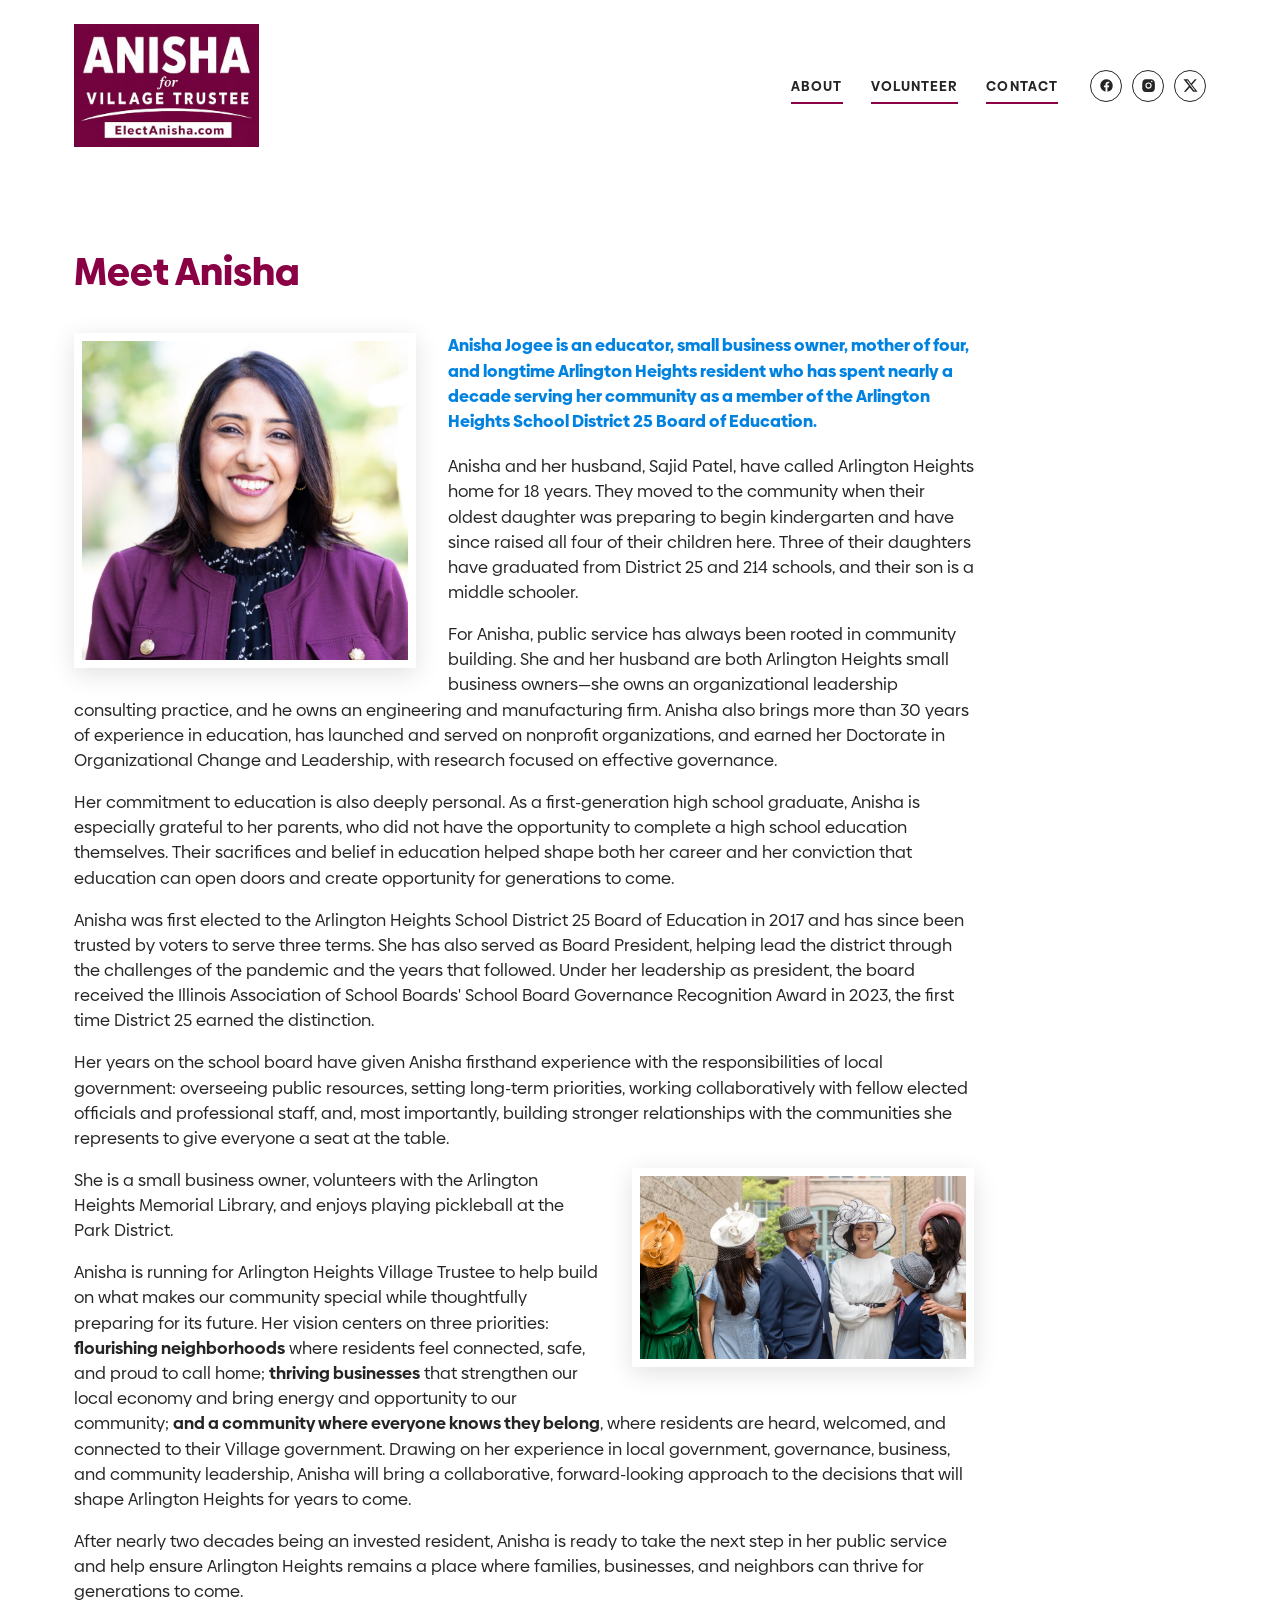
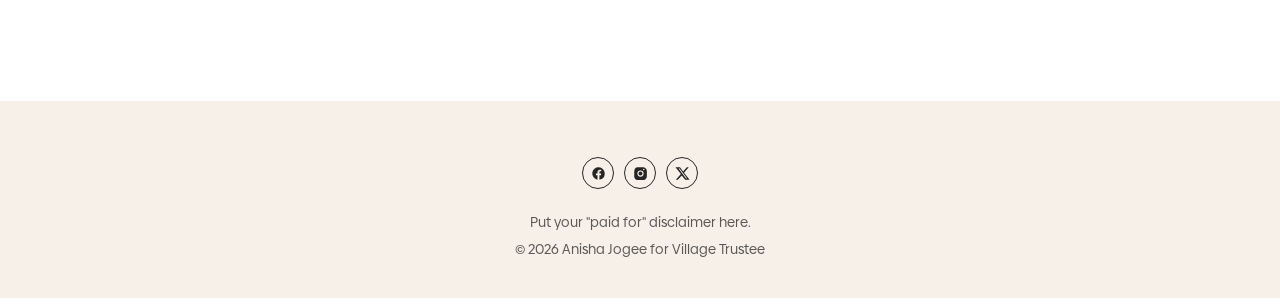
==== about.html @ 83360c0e "Static rebuild of ElectAnisha.com for GitHub Pages Cloned from the designedtorun.com preview (home, " ====
<!doctype html>
<html lang="en">
<head>
<meta charset="utf-8">
<meta name="viewport" content="width=device-width, initial-scale=1">
<title>About — ElectAnisha.com</title>
<meta name="description" content="Meet Anisha Jogee, candidate for Arlington Heights Village Trustee.">
<link rel="stylesheet" href="assets/css/style.css">
</head>
<body>

<header class="theme-white">
  <div class="topbar">
    <a class="topbar__logo" href="index.html"><img src="assets/img/logo.png" alt="Anisha for Village Trustee — ElectAnisha.com"></a>
    <div class="topbar__right">
      <nav><ul class="nav">
        <li><a href="about.html">About</a></li>
        <li><a href="volunteer.html">Volunteer</a></li>
        <li><a href="contact.html">Contact</a></li>
      </ul></nav>
      <div class="socials">
        <a href="https://www.facebook.com/ElectAnisha" target="_blank" rel="noopener" aria-label="Facebook"><svg viewBox="0 0 24 24"><path d="M22 12a10 10 0 1 0-11.6 9.9v-7H7.9V12h2.5V9.8c0-2.5 1.5-3.9 3.8-3.9 1.1 0 2.2.2 2.2.2v2.4h-1.3c-1.2 0-1.6.8-1.6 1.6V12h2.8l-.4 2.9h-2.4v7A10 10 0 0 0 22 12z"/></svg></a>
        <a href="https://www.instagram.com/dr.anishajogee" target="_blank" rel="noopener" aria-label="Instagram"><svg viewBox="0 0 24 24"><path d="M12 2c2.7 0 3.1 0 4.1.1 1.1 0 1.8.2 2.5.5.7.3 1.2.6 1.8 1.2.6.6.9 1.1 1.2 1.8.3.7.4 1.4.5 2.5.1 1 .1 1.4.1 4.1s0 3.1-.1 4.1c0 1.1-.2 1.8-.5 2.5-.3.7-.6 1.2-1.2 1.8-.6.6-1.1.9-1.8 1.2-.7.3-1.4.4-2.5.5-1 .1-1.4.1-4.1.1s-3.1 0-4.1-.1c-1.1 0-1.8-.2-2.5-.5-.7-.3-1.2-.6-1.8-1.2-.6-.6-.9-1.1-1.2-1.8-.3-.7-.4-1.4-.5-2.5C2 15.1 2 14.7 2 12s0-3.1.1-4.1c0-1.1.2-1.8.5-2.5.3-.7.6-1.2 1.2-1.8.6-.6 1.1-.9 1.8-1.2.7-.3 1.4-.4 2.5-.5C8.9 2 9.3 2 12 2zm0 5a5 5 0 1 0 0 10 5 5 0 0 0 0-10zm0 8.2a3.2 3.2 0 1 1 0-6.4 3.2 3.2 0 0 1 0 6.4zm5.2-8.4a1.2 1.2 0 1 0 0-2.4 1.2 1.2 0 0 0 0 2.4z"/></svg></a>
        <a href="https://x.com/DrAnishaJogee" target="_blank" rel="noopener" aria-label="X (Twitter)"><svg viewBox="0 0 24 24"><path d="M18.9 2H22l-7.6 8.7L23.3 22h-7l-5.5-7-6.3 7H1.3l8.1-9.3L.8 2h7.2l5 6.6L18.9 2zm-1.2 18h1.7L7.4 4h-1.8l12.1 16z"/></svg></a>
      </div>
    </div>
  </div>
</header>

<section class="section theme-white about-block">
  <div class="wrap">
    <h2>Meet Anisha</h2>
    <div class="about-body">
      <img class="about-figure" src="assets/img/about-1.jpg" alt="Anisha Jogee portrait">
      <p class="about-lede">Anisha Jogee is an educator, small business owner, mother of four, and longtime Arlington Heights resident who has spent nearly a decade serving her community as a member of the Arlington Heights School District 25 Board of Education.</p>
      <p>Anisha and her husband, Sajid Patel, have called Arlington Heights home for 18 years. They moved to the community when their oldest daughter was preparing to begin kindergarten and have since raised all four of their children here. Three of their daughters have graduated from District 25 and 214 schools, and their son is a middle schooler.</p>
      <p>For Anisha, public service has always been rooted in community building. She and her husband are both Arlington Heights small business owners—she owns an organizational leadership consulting practice, and he owns an engineering and manufacturing firm. Anisha also brings more than 30 years of experience in education, has launched and served on nonprofit organizations, and earned her Doctorate in Organizational Change and Leadership, with research focused on effective governance.</p>
      <p>Her commitment to education is also deeply personal. As a first-generation high school graduate, Anisha is especially grateful to her parents, who did not have the opportunity to complete a high school education themselves. Their sacrifices and belief in education helped shape both her career and her conviction that education can open doors and create opportunity for generations to come.</p>
      <p>Anisha was first elected to the Arlington Heights School District 25 Board of Education in 2017 and has since been trusted by voters to serve three terms. She has also served as Board President, helping lead the district through the challenges of the pandemic and the years that followed. Under her leadership as president, the board received the Illinois Association of School Boards' School Board Governance Recognition Award in 2023, the first time District 25 earned the distinction.</p>
      <p>Her years on the school board have given Anisha firsthand experience with the responsibilities of local government: overseeing public resources, setting long-term priorities, working collaboratively with fellow elected officials and professional staff, and, most importantly, building stronger relationships with the communities she represents to give everyone a seat at the table.</p>
      <img class="about-figure right" src="assets/img/about-2.png" alt="Anisha Jogee with community members">
      <p>She is a small business owner, volunteers with the Arlington Heights Memorial Library, and enjoys playing pickleball at the Park District.</p>
      <p>Anisha is running for Arlington Heights Village Trustee to help build on what makes our community special while thoughtfully preparing for its future. Her vision centers on three priorities: <strong>flourishing neighborhoods</strong> where residents feel connected, safe, and proud to call home; <strong>thriving businesses</strong> that strengthen our local economy and bring energy and opportunity to our community; <strong>and a community where everyone knows they belong</strong>, where residents are heard, welcomed, and connected to their Village government. Drawing on her experience in local government, governance, business, and community leadership, Anisha will bring a collaborative, forward-looking approach to the decisions that will shape Arlington Heights for years to come.</p>
      <p>After nearly two decades being an invested resident, Anisha is ready to take the next step in her public service and help ensure Arlington Heights remains a place where families, businesses, and neighbors can thrive for generations to come.</p>
    </div>
  </div>
</section>

<footer class="site-footer theme-cream">
  <div class="wrap">
    <div class="socials">
      <a href="https://www.facebook.com/ElectAnisha" target="_blank" rel="noopener" aria-label="Facebook"><svg viewBox="0 0 24 24"><path d="M22 12a10 10 0 1 0-11.6 9.9v-7H7.9V12h2.5V9.8c0-2.5 1.5-3.9 3.8-3.9 1.1 0 2.2.2 2.2.2v2.4h-1.3c-1.2 0-1.6.8-1.6 1.6V12h2.8l-.4 2.9h-2.4v7A10 10 0 0 0 22 12z"/></svg></a>
      <a href="https://www.instagram.com/dr.anishajogee" target="_blank" rel="noopener" aria-label="Instagram"><svg viewBox="0 0 24 24"><path d="M12 2c2.7 0 3.1 0 4.1.1 1.1 0 1.8.2 2.5.5.7.3 1.2.6 1.8 1.2.6.6.9 1.1 1.2 1.8.3.7.4 1.4.5 2.5.1 1 .1 1.4.1 4.1s0 3.1-.1 4.1c0 1.1-.2 1.8-.5 2.5-.3.7-.6 1.2-1.2 1.8-.6.6-1.1.9-1.8 1.2-.7.3-1.4.4-2.5.5-1 .1-1.4.1-4.1.1s-3.1 0-4.1-.1c-1.1 0-1.8-.2-2.5-.5-.7-.3-1.2-.6-1.8-1.2-.6-.6-.9-1.1-1.2-1.8-.3-.7-.4-1.4-.5-2.5C2 15.1 2 14.7 2 12s0-3.1.1-4.1c0-1.1.2-1.8.5-2.5.3-.7.6-1.2 1.2-1.8.6-.6 1.1-.9 1.8-1.2.7-.3 1.4-.4 2.5-.5C8.9 2 9.3 2 12 2zm0 5a5 5 0 1 0 0 10 5 5 0 0 0 0-10zm0 8.2a3.2 3.2 0 1 1 0-6.4 3.2 3.2 0 0 1 0 6.4zm5.2-8.4a1.2 1.2 0 1 0 0-2.4 1.2 1.2 0 0 0 0 2.4z"/></svg></a>
      <a href="https://x.com/DrAnishaJogee" target="_blank" rel="noopener" aria-label="X (Twitter)"><svg viewBox="0 0 24 24"><path d="M18.9 2H22l-7.6 8.7L23.3 22h-7l-5.5-7-6.3 7H1.3l8.1-9.3L.8 2h7.2l5 6.6L18.9 2zm-1.2 18h1.7L7.4 4h-1.8l12.1 16z"/></svg></a>
    </div>
    <p>Put your "paid for" disclaimer here.</p>
    <p>&copy; <span id="year"></span> Anisha Jogee for Village Trustee</p>
  </div>
</footer>
<script>document.getElementById('year').textContent = new Date().getFullYear();</script>
</body>
</html>
---- assets/css/style.css ----
/* ElectAnisha.com — static rebuild */

@font-face {
  font-family: "Biennale";
  src: url("../fonts/Biennale-Regular.woff2") format("woff2");
  font-weight: 400;
  font-display: swap;
}
@font-face {
  font-family: "Biennale";
  src: url("../fonts/Biennale-Bold.woff2") format("woff2");
  font-weight: 700;
  font-display: swap;
}
@font-face {
  font-family: "Biennale";
  src: url("../fonts/Biennale-Black.woff2") format("woff2");
  font-weight: 900;
  font-display: swap;
}

:root {
  --maroon: #8a0045;
  --maroon-light: #ff7bbe;
  --cream: #f6f0e8;
  --charcoal: #252525;
  --blue: #bee0ff;
  --blue-deep: #0082e1;
  --gold: #c6a15b;
  --white: #ffffff;
  --ink: #252525;
  --max-width: 1180px;
  --font: "Biennale", system-ui, -apple-system, "Segoe UI", Roboto, "Helvetica Neue", Arial, sans-serif;
}

* { box-sizing: border-box; }
html { scroll-behavior: smooth; }
body {
  margin: 0;
  font-family: var(--font);
  color: var(--ink);
  background: var(--white);
  line-height: 1.5;
  font-weight: 500;
}
img { max-width: 100%; display: block; }
a { color: inherit; }
h1, h2, h3, h4, h5, h6 { font-weight: 900; margin: 0 0 0.4em; line-height: 1.1; }
p { margin: 0 0 1em; }
.wrap { max-width: var(--max-width); margin: 0 auto; padding: 0 24px; }

/* ---- Topbar ---- */
.topbar {
  display: flex;
  align-items: center;
  justify-content: space-between;
  gap: 24px;
  max-width: var(--max-width);
  margin: 0 auto;
  padding: 24px;
  flex-wrap: wrap;
}
.topbar__logo img { width: 185px; }
.topbar__right { display: flex; align-items: center; gap: 32px; flex-wrap: wrap; }
.nav { display: flex; gap: 28px; list-style: none; margin: 0; padding: 0; }
.nav a {
  text-decoration: none;
  font-weight: 700;
  font-size: 0.85rem;
  letter-spacing: 0.08em;
  text-transform: uppercase;
  padding-bottom: 6px;
  border-bottom: 2px solid var(--maroon);
}
.socials { display: flex; gap: 10px; }
.socials a {
  width: 32px; height: 32px;
  border: 1px solid currentColor;
  border-radius: 50%;
  display: flex; align-items: center; justify-content: center;
}
.socials svg { width: 15px; height: 15px; fill: currentColor; }

/* section color themes */
.theme-cream { background: var(--cream); color: var(--ink); }
.theme-white { background: var(--white); color: var(--ink); }
.theme-blue  { background: var(--blue); color: var(--ink); }
.theme-charcoal { background: var(--charcoal); color: var(--white); }
.theme-maroon { background: var(--maroon); color: var(--white); }
.theme-charcoal .nav a, .theme-maroon .nav a { border-bottom-color: var(--gold); }

/* ---- Hero (home) ---- */
.hero {
  display: grid;
  grid-template-columns: 1fr 1fr;
  align-items: stretch;
  min-height: 640px;
}
.hero__content {
  display: flex;
  flex-direction: column;
  justify-content: center;
  padding: 48px 24px 48px calc((100vw - var(--max-width)) / 2 + 24px);
  max-width: 620px;
}
.hero__eyebrow {
  text-transform: uppercase;
  font-weight: 900;
  letter-spacing: 0.08em;
  font-size: 0.85rem;
  margin-bottom: 14px;
}
.hero__headline {
  color: var(--maroon);
  font-size: clamp(2.2rem, 4vw, 3.2rem);
  margin-bottom: 28px;
}
.hero__image { position: relative; overflow: hidden; }
.hero__image img { width: 100%; height: 100%; object-fit: cover; }

.signup-card {
  background: var(--white);
  border: 2px solid var(--maroon);
  padding: 24px;
  max-width: 460px;
}
.signup-card p { margin-bottom: 16px; font-weight: 700; }
.btn {
  display: inline-flex;
  align-items: center;
  gap: 8px;
  background: var(--blue);
  color: var(--ink);
  font-weight: 900;
  text-transform: uppercase;
  letter-spacing: 0.06em;
  font-size: 0.85rem;
  text-decoration: none;
  padding: 14px 26px;
  border: none;
  cursor: pointer;
}
.btn--maroon { background: var(--maroon); color: var(--white); }
.btn--underline { background: none; padding: 0 0 4px; border-bottom: 2px solid currentColor; color: var(--maroon); }
.theme-charcoal .btn--underline, .theme-blue .btn--underline { color: inherit; }

/* ---- Generic section ---- */
.section { padding: 80px 0; }
.section--tight { padding: 56px 0; }

/* ---- Home intro (video + text) ---- */
.intro {
  display: grid;
  grid-template-columns: 1fr 1fr;
  gap: 56px;
  align-items: center;
}
.intro__video { max-width: 320px; margin: 0 auto; width: 100%; }
.intro__video > div { border: 6px solid var(--cream); }
.intro h2 { font-size: clamp(1.6rem, 3vw, 2.2rem); }

/* ---- About page ---- */
.about-block h2 { color: var(--maroon); font-size: clamp(1.8rem, 3vw, 2.6rem); margin-bottom: 40px; }
.about-figure {
  float: left;
  width: 38%;
  margin: 0 32px 24px 0;
  border: 8px solid var(--white);
  box-shadow: 0 6px 24px rgba(0,0,0,0.12);
}
.about-figure.right { float: right; margin: 0 0 24px 32px; }
.about-lede {
  color: var(--blue-deep);
  font-size: clamp(1.2rem, 2vw, 1.5rem);
  font-weight: 900;
  margin-bottom: 20px;
}
.about-body { max-width: 900px; }
.about-body::after { content: ""; display: block; clear: both; }
.about-body p { font-size: 1.05rem; }
.about-body strong { color: inherit; }

/* ---- Volunteer CTA split ---- */
.cta-split {
  display: grid;
  grid-template-columns: 1fr 1fr;
  align-items: stretch;
  min-height: 560px;
}
.cta-split__content {
  display: flex;
  flex-direction: column;
  justify-content: center;
  padding: 48px 24px 48px calc((100vw - var(--max-width)) / 2 + 24px);
  max-width: 560px;
}
.cta-split__star { color: var(--maroon); font-size: 1.4rem; margin-bottom: 16px; }
.cta-split h2 { font-size: clamp(1.8rem, 3.4vw, 2.6rem); margin-bottom: 28px; }
.cta-split__image img { width: 100%; height: 100%; object-fit: cover; }
.cta-split__image { position: relative; overflow: hidden; }

.volunteer-text { max-width: 760px; margin: 0 auto; text-align: center; padding: 64px 24px; font-size: clamp(1.2rem, 2vw, 1.6rem); font-weight: 900; }

/* ---- Contact page ---- */
.contact-grid {
  display: grid;
  grid-template-columns: 1fr 1fr;
  gap: 56px;
  align-items: start;
}
.contact-grid h2 { color: var(--gold); font-size: clamp(1.8rem, 3vw, 2.4rem); }
.contact-grid .lede { color: var(--blue); font-weight: 900; font-size: 1.15rem; }
.contact-form iframe {
  width: 100%;
  height: 1050px;
  border: none;
  background: var(--white);
}

/* ---- Footer ---- */
.site-footer {
  padding: 56px 0 32px;
  text-align: center;
}
.site-footer .socials { justify-content: center; margin-bottom: 24px; }
.site-footer p { font-size: 0.85rem; opacity: 0.75; margin-bottom: 6px; }

@media (max-width: 860px) {
  .hero, .cta-split, .intro, .contact-grid { grid-template-columns: 1fr; }
  .hero__image, .cta-split__image { min-height: 320px; order: -1; }
  .hero__content, .cta-split__content { padding: 40px 24px; max-width: none; }
  .about-figure { float: none; width: 70%; margin: 0 auto 24px; display: block; }
  .topbar { padding: 20px; }
}
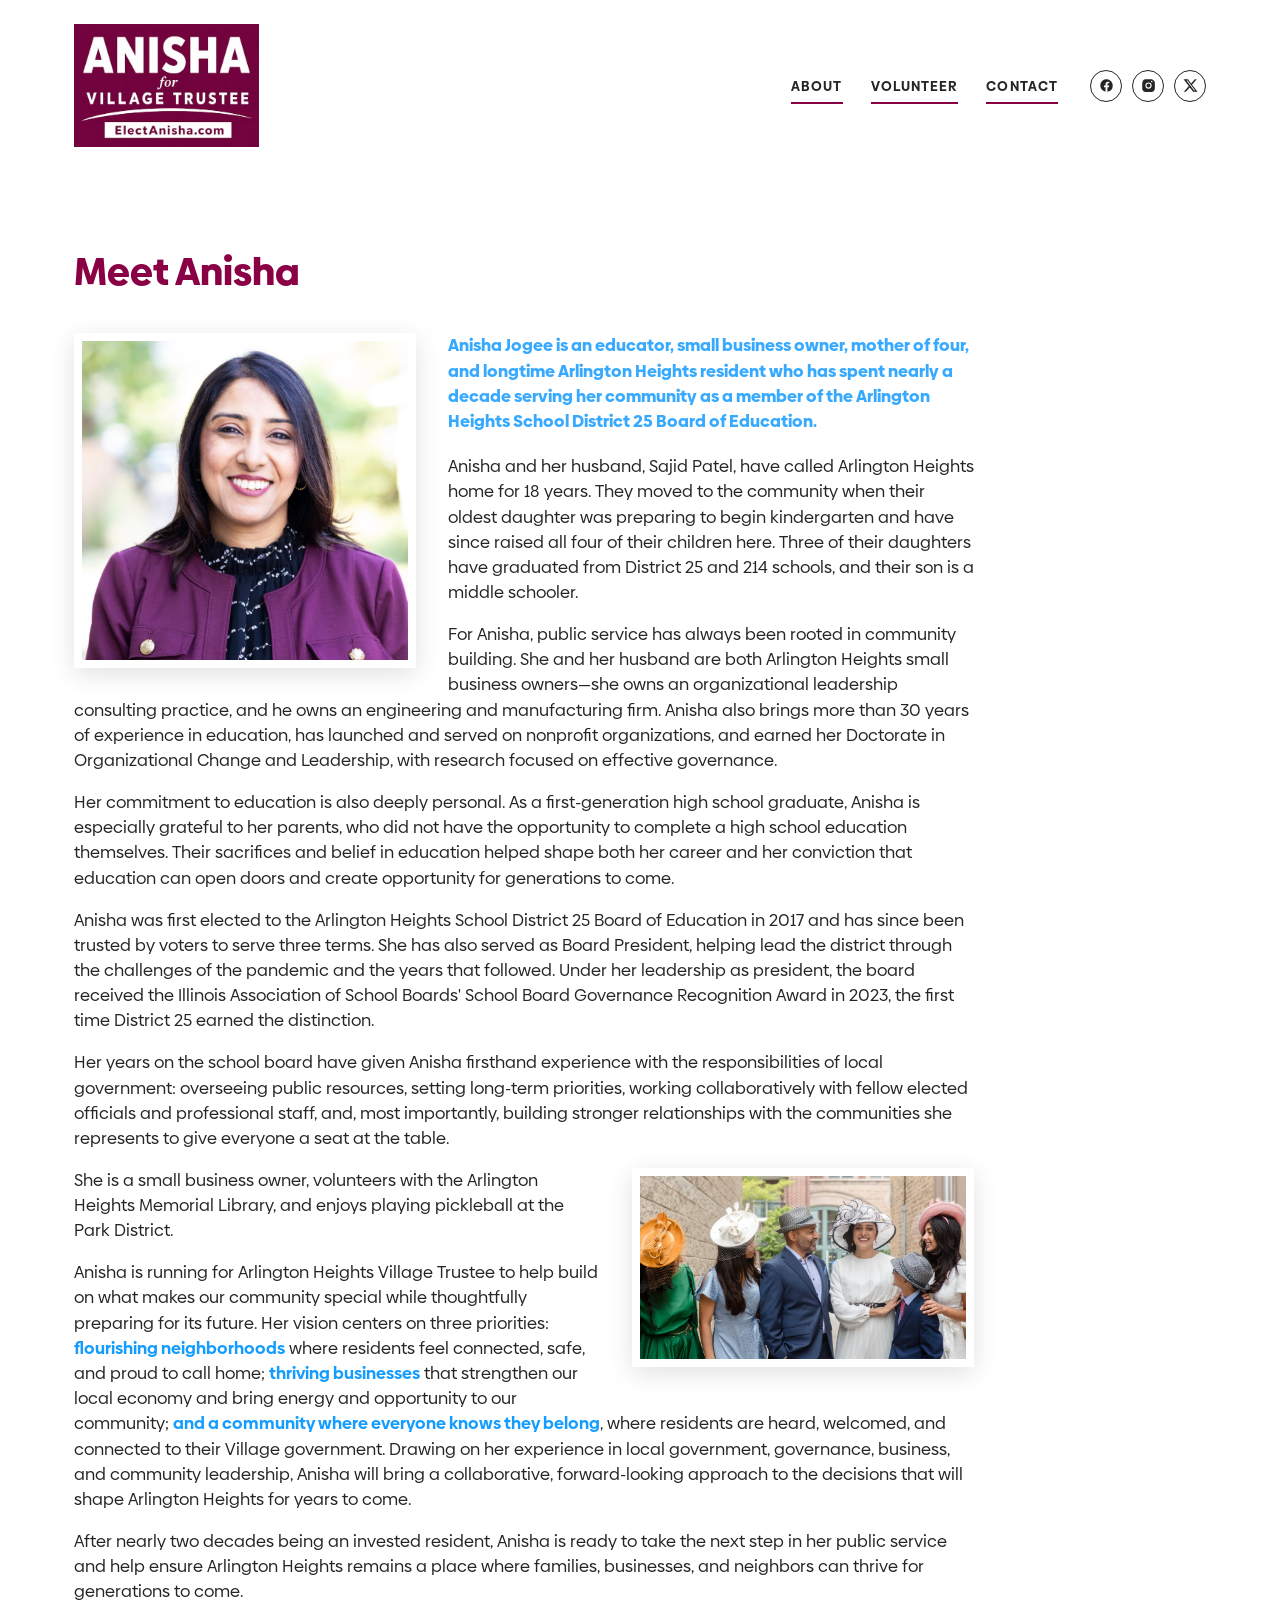
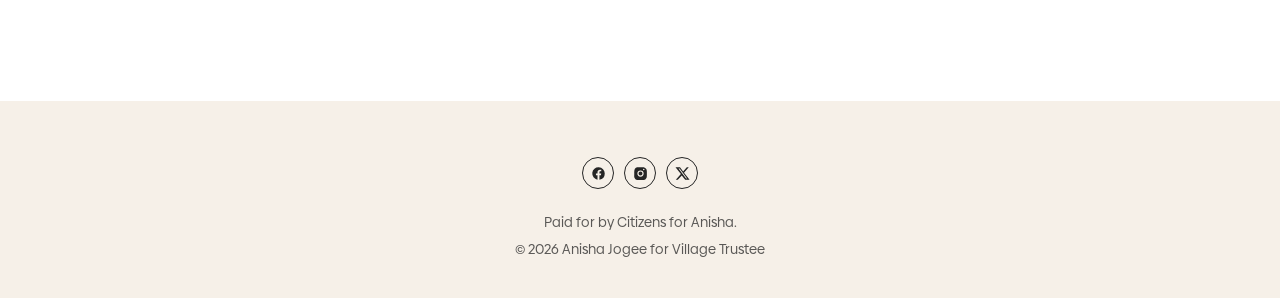
==== commit bf6c1f52: "Set footer disclaimer to Paid for by Citizens for Anisha" ====
--- a/about.html
+++ b/about.html
@@ -53,7 +53,7 @@
       <a href="https://www.instagram.com/dr.anishajogee" target="_blank" rel="noopener" aria-label="Instagram"><svg viewBox="0 0 24 24"><path d="M12 2c2.7 0 3.1 0 4.1.1 1.1 0 1.8.2 2.5.5.7.3 1.2.6 1.8 1.2.6.6.9 1.1 1.2 1.8.3.7.4 1.4.5 2.5.1 1 .1 1.4.1 4.1s0 3.1-.1 4.1c0 1.1-.2 1.8-.5 2.5-.3.7-.6 1.2-1.2 1.8-.6.6-1.1.9-1.8 1.2-.7.3-1.4.4-2.5.5-1 .1-1.4.1-4.1.1s-3.1 0-4.1-.1c-1.1 0-1.8-.2-2.5-.5-.7-.3-1.2-.6-1.8-1.2-.6-.6-.9-1.1-1.2-1.8-.3-.7-.4-1.4-.5-2.5C2 15.1 2 14.7 2 12s0-3.1.1-4.1c0-1.1.2-1.8.5-2.5.3-.7.6-1.2 1.2-1.8.6-.6 1.1-.9 1.8-1.2.7-.3 1.4-.4 2.5-.5C8.9 2 9.3 2 12 2zm0 5a5 5 0 1 0 0 10 5 5 0 0 0 0-10zm0 8.2a3.2 3.2 0 1 1 0-6.4 3.2 3.2 0 0 1 0 6.4zm5.2-8.4a1.2 1.2 0 1 0 0-2.4 1.2 1.2 0 0 0 0 2.4z"/></svg></a>
       <a href="https://x.com/DrAnishaJogee" target="_blank" rel="noopener" aria-label="X (Twitter)"><svg viewBox="0 0 24 24"><path d="M18.9 2H22l-7.6 8.7L23.3 22h-7l-5.5-7-6.3 7H1.3l8.1-9.3L.8 2h7.2l5 6.6L18.9 2zm-1.2 18h1.7L7.4 4h-1.8l12.1 16z"/></svg></a>
     </div>
-    <p>Put your "paid for" disclaimer here.</p>
+    <p>Paid for by Citizens for Anisha.</p>
     <p>&copy; <span id="year"></span> Anisha Jogee for Village Trustee</p>
   </div>
 </footer>
--- a/assets/css/style.css
+++ b/assets/css/style.css
@@ -42,6 +42,7 @@
   background: var(--white);
   line-height: 1.5;
   font-weight: 500;
+  font-synthesis: none;
 }
 img { max-width: 100%; display: block; }
 a { color: inherit; }
@@ -109,6 +110,7 @@
   letter-spacing: 0.08em;
   font-size: 0.85rem;
   margin-bottom: 14px;
+  color: #199eff;
 }
 .hero__headline {
   color: var(--maroon);
@@ -119,8 +121,8 @@
 .hero__image img { width: 100%; height: 100%; object-fit: cover; }
 
 .signup-card {
-  background: var(--white);
-  border: 2px solid var(--maroon);
+  background: var(--cream);
+  border: 12px solid var(--maroon);
   padding: 24px;
   max-width: 460px;
 }
@@ -158,6 +160,7 @@
 .intro__video { max-width: 320px; margin: 0 auto; width: 100%; }
 .intro__video > div { border: 6px solid var(--cream); }
 .intro h2 { font-size: clamp(1.6rem, 3vw, 2.2rem); }
+.intro__highlight { color: var(--blue); }
 
 /* ---- About page ---- */
 .about-block h2 { color: var(--maroon); font-size: clamp(1.8rem, 3vw, 2.6rem); margin-bottom: 40px; }
@@ -170,15 +173,15 @@
 }
 .about-figure.right { float: right; margin: 0 0 24px 32px; }
 .about-lede {
-  color: var(--blue-deep);
-  font-size: clamp(1.2rem, 2vw, 1.5rem);
+  color: #37aaff;
+  font-size: clamp(1.3rem, 2.4vw, 1.7rem);
   font-weight: 900;
   margin-bottom: 20px;
 }
 .about-body { max-width: 900px; }
 .about-body::after { content: ""; display: block; clear: both; }
 .about-body p { font-size: 1.05rem; }
-.about-body strong { color: inherit; }
+.about-body strong { color: #149cff; }
 
 /* ---- Volunteer CTA split ---- */
 .cta-split {
@@ -199,7 +202,7 @@
 .cta-split__image img { width: 100%; height: 100%; object-fit: cover; }
 .cta-split__image { position: relative; overflow: hidden; }
 
-.volunteer-text { max-width: 760px; margin: 0 auto; text-align: center; padding: 64px 24px; font-size: clamp(1.2rem, 2vw, 1.6rem); font-weight: 900; }
+.volunteer-text { max-width: 1100px; margin: 0 auto; text-align: left; padding: 64px 24px; font-size: clamp(1.6rem, 3vw, 2.4rem); line-height: 1.18; font-weight: 900; color: var(--maroon); }
 
 /* ---- Contact page ---- */
 .contact-grid {
